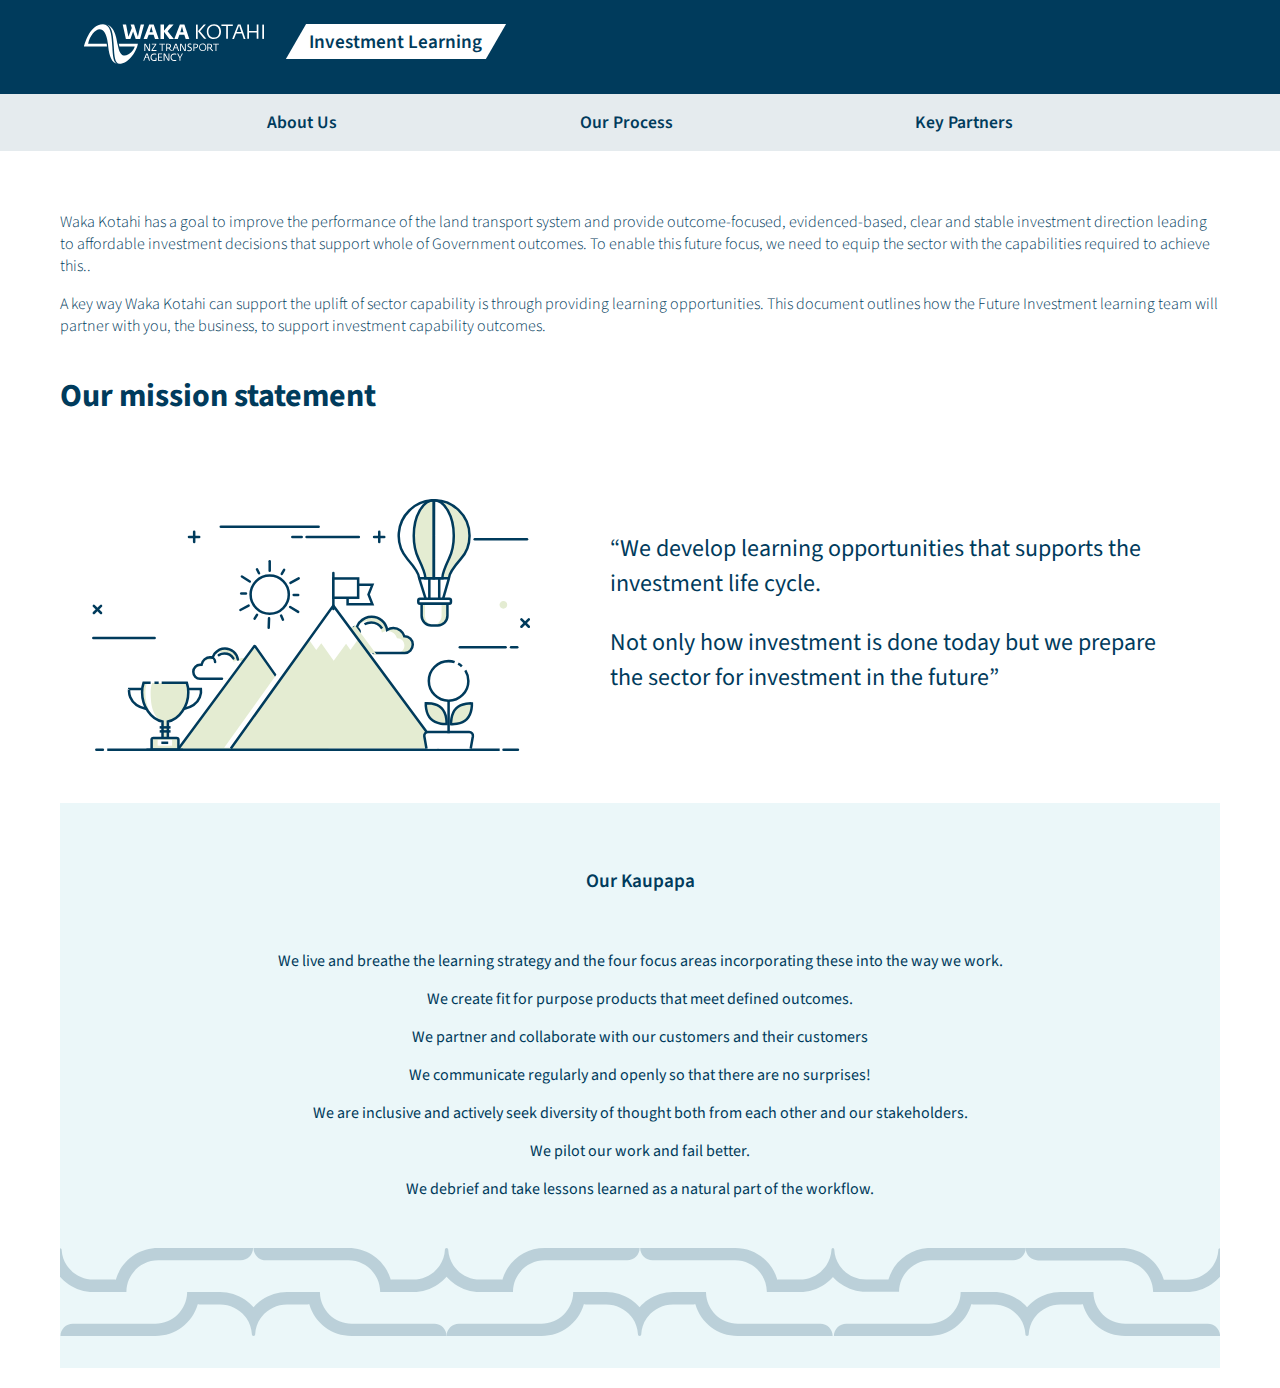
==== index.html @ 3789aa66 "05-06-23" ====
<!DOCTYPE html>
<html lang="en">
  <head>
    <meta charset="UTF-8" />
    <meta http-equiv="X-UA-Compatible" content="IE=edge" />
    <meta name="viewport" content="width=device-width, initial-scale=1.0" />
    <title>Home</title>
    <link rel="stylesheet" href="./assets/css/main.css" />
  </head>
  <body class="home">
    <header>
      <div class="header-title">
        <div class="title">
          <div class="logo">
            <a href="https://www.nzta.govt.nz"
              ><img
                src="./assets/img/waka-kotahi-logo.svg"
                alt="Waka Kotahi NZ Transport Agency"
                height="40px"
            /></a>
          </div>
          <div class="trapezoid">
            <span class="text">investment learning</span>
          </div>
        </div>
      </div>
      <nav>
        <ul class="navigation">
          <li><a class="page-link" href="./index.html">about us</a></li>
          <li><a class="page-link" href="./process.html">our process</a></li>
          <li><a class="page-link" href="./parntner.html">key partners</a></li>
        </ul>
      </nav>
    </header>
    <div class="wrapper">
      <main>
        <section>
          <div class="flex-title">
            <p>
              Waka Kotahi has a goal to improve the performance of the land
              transport system and provide outcome-focused, evidenced-based,
              clear and stable investment direction leading to affordable
              investment decisions that support whole of Government outcomes. To
              enable this future focus, we need to equip the sector with the
              capabilities required to achieve this..
            </p>
            <p>
              A key way Waka Kotahi can support the uplift of sector capability
              is through providing learning opportunities. This document
              outlines how the Future Investment learning team will partner with
              you, the business, to support investment capability outcomes.
            </p>
          </div>
          <h1>Our mission statement</h1>
          <article class="flex-horizontal">
            <img
              class="article-flex"
              src="./assets/img/mission-02.svg"
              alt=""
            />
            <div>
              <p class="quote">
                “We develop learning opportunities that supports the investment
                life cycle.
              </p>
              <p class="quote">
                Not only how investment is done today but we prepare the sector
                for investment in the future”
              </p>
            </div>
          </article>
          <article class="flex-vertical">
            <h2>Our Kaupapa</h2>
            <ul>
              <li class="li">
                We live and breathe the learning strategy and the four focus
                areas incorporating these into the way we work.
              </li >
              <li class="li">
                We create fit for purpose products that meet defined outcomes.
              </li>
              <li class="li">
                We partner and collaborate with our customers and their
                customers
              </li>
              <li class="li">
                We communicate regularly and openly so that there are no
                surprises!
              </li>
              <li class="li">
                We are inclusive and actively seek diversity of thought both
                from each other and our stakeholders.
              </li>
              <li class="li">We pilot our work and fail better.
              </li>
              <li class="li">
                We debrief and take lessons learned as a natural part of the
                workflow.
              </li>
            </ul>
<img src="./assets/img/branding pattern.svg" class="image-flex-vertical" alt="">
             
            </div>
          </article>
        </section>
      </main>
    </div>
  </body>
</html>
---- assets/css/main.css ----
@import url("https://fonts.googleapis.com/css2?family=Source+Sans+Pro:wght@300;400;600;700&display=swap");
*,
*::after,
*::before {
  margin: 0;
  padding: 0;
  box-sizing: border-box;
}

html, body {
  height: 100%;
}

body {
  font-family: "Source Sans Pro", sans-serif;
}

header {
  background-color: rgba(0, 59, 92, 0.1);
}

header .header-title {
  display: flex;
  padding-top: 1.5em;
  padding-bottom: 1.5em;
  align-items: center;
  justify-content: center;
  height: auto;
  background-color: rgb(0, 59, 92);
  padding-left: 5%;
  padding-right: 5%;
}

header .header-title .title {
  display: flex;
  flex-direction: row;
  width: 1200px;
  background-color: rgb(0, 59, 92);
  gap: 2em;
  padding-left: 20px;
  padding-right: 20px;
}

@media (max-width: 460px) {
  header .header-title .title {
    flex-direction: column;
    align-items: center;
  }
}
header .header-title .title .trapezoid {
  position: relative;
  width: 200px;
  height: 35px;
  background-color: #ffffff;
  transform: skewX(-30deg);
  overflow: hidden;
}

header .header-title .title .trapezoid .text {
  position: absolute;
  top: 50%;
  left: 50%;
  transform: translate(-50%, -50%) skewX(30deg);
  width: 100%;
}

nav {
  display: flex;
  justify-content: center;
}

header nav .navigation {
  padding-top: 1em;
  padding-bottom: 1em;
  gap: 1em;
  height: auto;
  width: 1200px;
  list-style: none;
  display: flex;
  flex-direction: row;
  justify-content: space-evenly;
  align-items: center;
}

@media (max-width: 460px) {
  header nav .navigation {
    flex-direction: column;
  }
}
.page-link {
  position: relative;
}

.page-link::after {
  content: "";
  position: absolute;
  background-color: rgb(0, 59, 92);
  height: 2px;
  width: 100%;
  bottom: -4px;
  left: 0;
  background-color: rgb(0, 59, 92);
  transform: scaleX(0);
  transform-origin: right;
  transition: transform 250ms ease-in;
}

.page-link:hover::after {
  transform: scaleX(1);
  transform-origin: left;
}

nav li {
  transform: scale(1);
  transition: transform 250ms ease-in;
}

nav li:hover {
  transform: scale(1.05);
}

.wrapper {
  display: flex;
  justify-content: center;
}

main {
  max-width: 1200px;
}

section {
  margin-top: 2.5em;
  padding: 20px;
}

.flex-title {
  padding-bottom: 20px;
}

.flex-horizontal {
  padding: 2em;
  display: flex;
  justify-content: centrer;
  align-items: center;
  gap: 5em;
  flex-direction: row;
  margin-bottom: 20px;
}

.article-flex {
  max-width: 40%;
  height: auto;
}

@media (max-width: 700px) {
  .flex-horizontal {
    flex-direction: column;
  }
}
@media (max-width: 700px) {
  .article-flex {
    max-width: 100%;
    height: auto;
  }
}
.flex-vertical {
  display: flex;
  padding-top: 4em;
  padding-bottom: 2em;
  gap: 2em;
  flex-direction: column;
  align-items: center;
  background-color: rgba(62, 177, 200, 0.1);
  text-align: center;
}

.image-flex-vertical {
  display: flex;
  -o-object-fit: fill;
     object-fit: fill;
  opacity: 0.2;
}

.card {
  width: 1200px;
  display: flex;
}

.container {
  max-width: 1200px;
  margin: 0 auto;
  display: grid;
  grid-template-columns: 1fr 1fr 1fr;
  grid-gap: 20px;
  padding: 20px;
}

.article {
  display: flex;
  flex-direction: column;
  background-color: rgba(62, 177, 200, 0.1);
  padding: 20px;
  align-items: flex-start;
  min-height: 420px;
  border-radius: 0 0 5% 0;
}

@media (max-width: 768px) {
  .article {
    min-height: auto;
  }
}
.grid-title {
  grid-column: 1/span 3;
}

@media (max-width: 768px) {
  .container {
    grid-template-columns: 1fr;
  }
  .grid-title {
    grid-column: 1/span 1;
  }
}
.icon {
  max-height: 100px;
}

header .header-title .title .trapezoid .text {
  color: rgb(0, 59, 92);
  font-size: 1.2em;
  font-weight: 600;
  text-align: center;
  text-transform: capitalize;
}

header nav .navigation a {
  color: rgb(0, 59, 92);
  text-decoration: none;
  text-transform: capitalize;
  font-size: 1.1em;
  font-weight: 600;
}
header nav .navigation a .flex-horizontal-text p {
  font-size: 2em;
}

.li {
  list-style: none;
  margin-bottom: 1em;
  padding-left: 10em;
  padding-right: 10em;
}

@media (max-width: 750px) {
  .li {
    padding-left: 5em;
    padding-right: 5em;
  }
}
@media (max-width: 450px) {
  .li {
    padding-left: 2em;
    padding-right: 2em;
  }
}
h2 {
  font-size: 1.2em;
  font-weight: 600;
  margin-bottom: 1.2em;
}

h3 {
  font-size: 1em;
  font-weight: 600;
  margin-bottom: 1em;
}

p {
  font-weight: 300;
  font-size: 1em;
  margin-bottom: 1em;
}

p, h1, h2, h3, li {
  color: rgb(0, 59, 92);
}

.bold {
  font-weight: 600;
}

h1 {
  font-size: 1.5;
  font-weight: 700;
  margin-bottom: 1.5em;
}

p.quote {
  font-size: 1.5em;
  font-weight: 400;
}/*# sourceMappingURL=main.css.map */
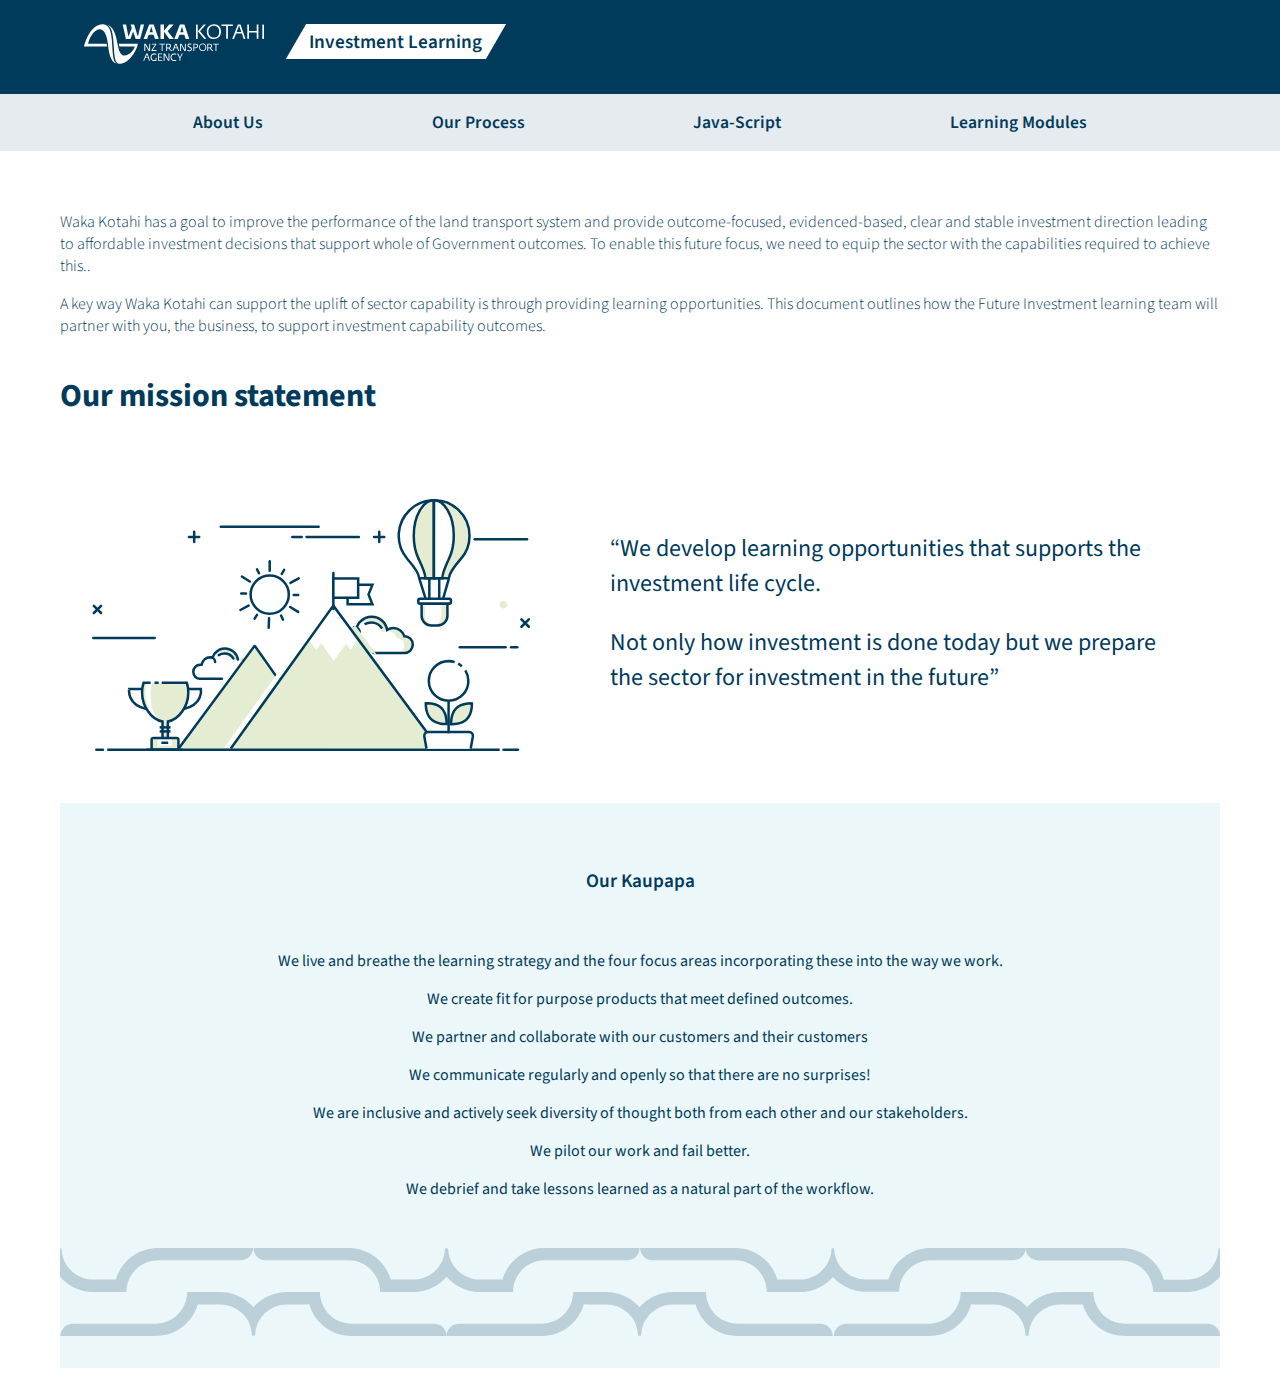
==== commit 4e7fc945: "05-06-23 java-script-added" ====
--- a/index.html
+++ b/index.html
@@ -28,7 +28,8 @@
         <ul class="navigation">
           <li><a class="page-link" href="./index.html">about us</a></li>
           <li><a class="page-link" href="./process.html">our process</a></li>
-          <li><a class="page-link" href="./parntner.html">key partners</a></li>
+          <li><a class="page-link" href="./java-script.html">java-script</a></li>
+          <li><a class="page-link" href="">Learning modules</a></li>
         </ul>
       </nav>
     </header>
--- a/assets/css/main.css
+++ b/assets/css/main.css
@@ -226,6 +226,29 @@
   max-height: 100px;
 }
 
+input[type=text] {
+  padding: 1em;
+  margin-right: 1em;
+}
+
+button {
+  margin-top: 2em;
+  margin-bottom: 2em;
+  padding: 10px 20px;
+  background-color: rgb(175, 189, 34);
+  color: rgb(0, 59, 92);
+  border: none;
+  cursor: pointer;
+}
+
+.form {
+  margin-top: 4em;
+  padding: 2em;
+  align-items: center;
+  border-radius: 5%;
+  min-height: 260px;
+}
+
 header .header-title .title .trapezoid .text {
   color: rgb(0, 59, 92);
   font-size: 1.2em;
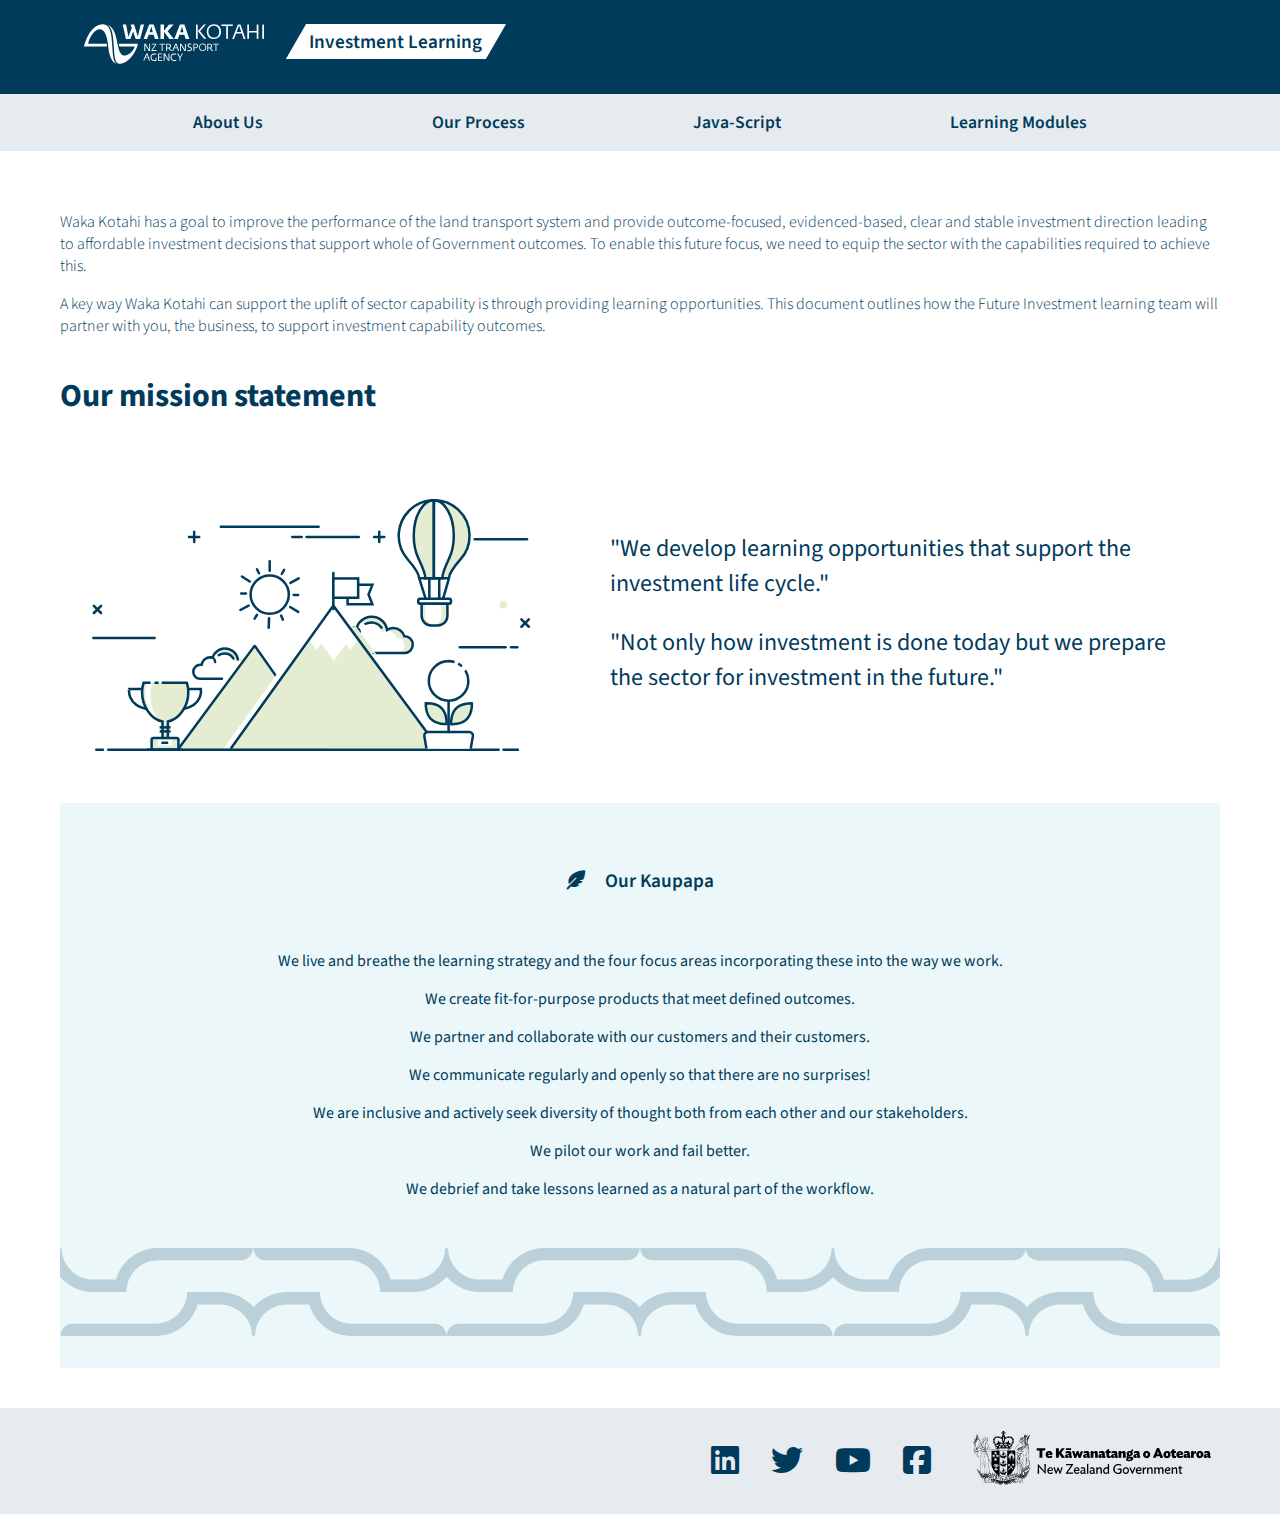
==== commit cd52f774: "Final changes." ====
--- a/index.html
+++ b/index.html
@@ -4,7 +4,10 @@
     <meta charset="UTF-8" />
     <meta http-equiv="X-UA-Compatible" content="IE=edge" />
     <meta name="viewport" content="width=device-width, initial-scale=1.0" />
+    <meta name="description" content="Waka Kotahi is committed to improving the performance of the land transport system and providing outcome-focused investment decisions. Explore our investment learning opportunities and partner with us to enhance sector capability." />
+    <meta name="keywords" content="Waka Kotahi, land transport, investment learning, investment decisions, sector capability, performance improvement" />
     <title>Home</title>
+    <link rel="stylesheet" href="https://cdnjs.cloudflare.com/ajax/libs/font-awesome/6.4.0/css/all.min.css">
     <link rel="stylesheet" href="./assets/css/main.css" />
   </head>
   <body class="home">
@@ -28,8 +31,10 @@
         <ul class="navigation">
           <li><a class="page-link" href="./index.html">about us</a></li>
           <li><a class="page-link" href="./process.html">our process</a></li>
-          <li><a class="page-link" href="./java-script.html">java-script</a></li>
-          <li><a class="page-link" href="">Learning modules</a></li>
+          <li>
+            <a class="page-link" href="./java-script.html">java-script</a>
+          </li>
+          <li><a class="page-link" href="https://www.nzta.govt.nz/planning-and-investment/learning-and-resources/business-case-approach-guidance/business-case-approach-resources/online-learning-for-the-business-case-approach/" target="_blank">Learning modules</a></li>
         </ul>
       </nav>
     </header>
@@ -43,7 +48,7 @@
               clear and stable investment direction leading to affordable
               investment decisions that support whole of Government outcomes. To
               enable this future focus, we need to equip the sector with the
-              capabilities required to achieve this..
+              capabilities required to achieve this.
             </p>
             <p>
               A key way Waka Kotahi can support the uplift of sector capability
@@ -61,28 +66,28 @@
             />
             <div>
               <p class="quote">
-                “We develop learning opportunities that supports the investment
-                life cycle.
+                "We develop learning opportunities that support the investment
+                life cycle."
               </p>
               <p class="quote">
-                Not only how investment is done today but we prepare the sector
-                for investment in the future”
+                "Not only how investment is done today but we prepare the sector
+                for investment in the future."
               </p>
             </div>
           </article>
           <article class="flex-vertical">
-            <h2>Our Kaupapa</h2>
+            <h2 class="icon-heading">Our Kaupapa</h2>
             <ul>
               <li class="li">
                 We live and breathe the learning strategy and the four focus
                 areas incorporating these into the way we work.
-              </li >
+              </li>
               <li class="li">
-                We create fit for purpose products that meet defined outcomes.
+                We create fit-for-purpose products that meet defined outcomes.
               </li>
               <li class="li">
                 We partner and collaborate with our customers and their
-                customers
+                customers.
               </li>
               <li class="li">
                 We communicate regularly and openly so that there are no
@@ -92,19 +97,64 @@
                 We are inclusive and actively seek diversity of thought both
                 from each other and our stakeholders.
               </li>
-              <li class="li">We pilot our work and fail better.
-              </li>
+              <li class="li">We pilot our work and fail better.</li>
               <li class="li">
                 We debrief and take lessons learned as a natural part of the
                 workflow.
               </li>
             </ul>
-<img src="./assets/img/branding pattern.svg" class="image-flex-vertical" alt="">
-             
-            </div>
+            <img
+              src="./assets/img/branding pattern.svg"
+              class="image-flex-vertical"
+              alt=""
+            />
           </article>
         </section>
       </main>
     </div>
+    <footer>
+      <div class="wrapper">
+      <div class="footer">
+        <div class="logo">
+          <a href="https://www.govt.nz"
+              ><img
+                src="./assets/img/New_Zealand_Government_wordmark.svg"
+                alt="New Zealand Government"
+                height="60px"
+            /></a></div>
+        <div class="social-media ">
+          <a
+            href="http://www.linkedin.com/company/new-zealand-transport-agency"
+            class="social-media-item"
+            aria-label="LinkedIn – Waka Kotahi NZ Transport Agency"
+            target="_blank"
+            ><i class="fa-brands fa-linkedin fa-2x"></i
+          ></a>
+          <a
+            href="https://twitter.com/WakaKotahi_news"
+            class="social-media-item"
+            aria-label="twitter – Waka Kotahi NZ Transport Agency"
+            target="_blank"
+            ><i class="fa-brands fa-twitter fa-2x"></i
+          ></a>
+          <a
+            href="http://www.youtube.com/user/NZTransportAgency"
+            class="social-media-item"
+            aria-label="YouTube – Waka Kotahi NZ Transport Agency"
+            target="_blank"
+            ><i class="fa-brands fa-youtube fa-2x"></i
+          ></a>
+          <a
+            href="http://www.facebook.com/transportagency"
+            class="social-media-item"
+            aria-label="Facebook – Waka Kotahi NZ Transport Agency"
+            target="_blank"
+            ><i class="fa-brands fa-square-facebook fa-2x"></i
+          ></a>
+        </div>
+        </div>
+      </div>
+      </div>
+    </footer>
   </body>
 </html>
--- a/assets/css/main.css
+++ b/assets/css/main.css
@@ -9,6 +9,7 @@
 
 html, body {
   height: 100%;
+  min-height: 100vh;
 }
 
 body {
@@ -172,6 +173,7 @@
   align-items: center;
   background-color: rgba(62, 177, 200, 0.1);
   text-align: center;
+  margin-bottom: 20px;
 }
 
 .image-flex-vertical {
@@ -249,6 +251,42 @@
   min-height: 260px;
 }
 
+footer {
+  background-color: rgba(0, 59, 92, 0.1);
+}
+
+.social-media {
+  display: flex;
+  gap: 2em;
+}
+
+.footer {
+  height: auto;
+  align-items: center;
+  display: flex;
+  flex-direction: row-reverse;
+  flex-wrap: wrap;
+  width: 1200px;
+  gap: 2em;
+  padding: 20px;
+}
+
+@media (max-width: 564px) {
+  .footer {
+    flex-direction: column-reverse;
+    align-items: center;
+  }
+}
+.fa-brands {
+  color: rgb(0, 59, 92);
+}
+
+.icon-heading::before {
+  content: "\f56b";
+  font-family: "Font Awesome 6 Free";
+  margin-right: 1em;
+}
+
 header .header-title .title .trapezoid .text {
   color: rgb(0, 59, 92);
   font-size: 1.2em;
